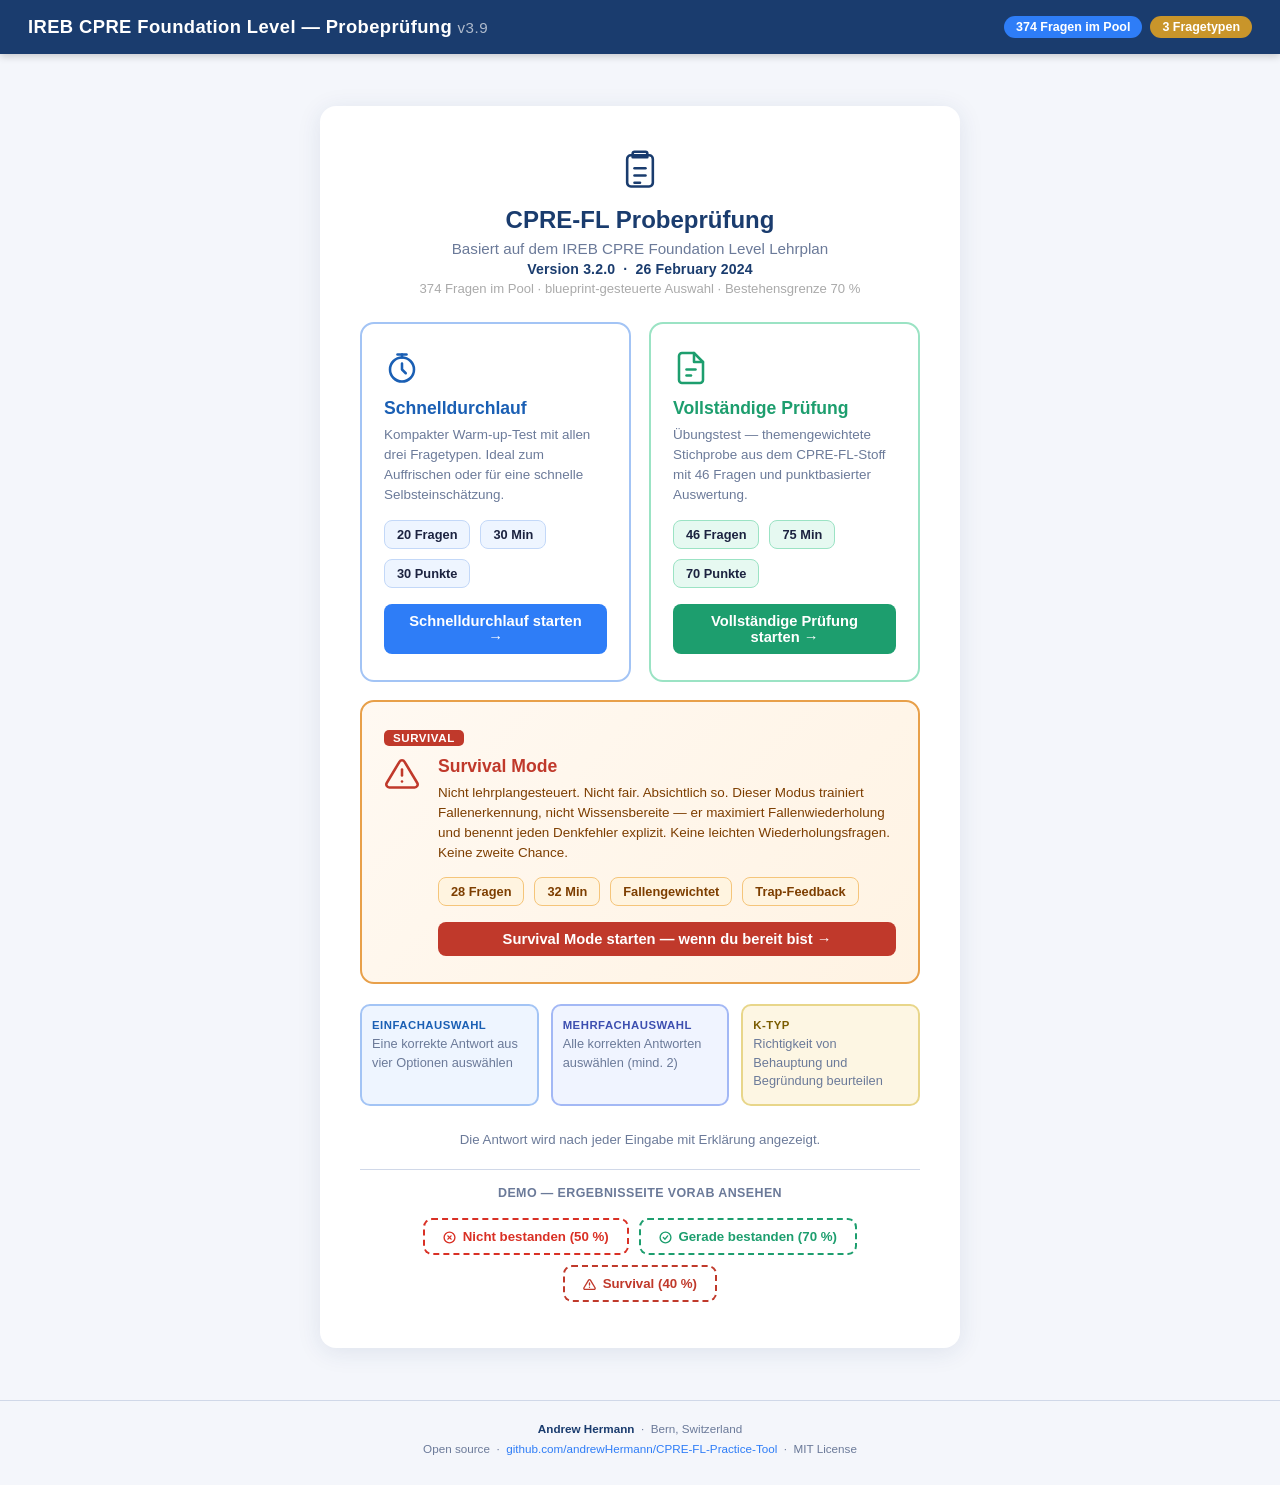
==== index.html @ 40e94842 "Refactor: split monolithic HTML into project structure Replaces the single-file CPRE_FL_Probepruefun" ====
<!DOCTYPE html>
<html lang="de">
<head>
<meta charset="UTF-8"/>
<meta name="viewport" content="width=device-width, initial-scale=1.0"/>
<title>IREB CPRE Foundation Level — Probeprüfung v3.9</title>
<link rel="stylesheet" href="src/style.css"/>
</head>
<body>

<header>
  <h1>IREB CPRE Foundation Level — Probeprüfung <span style="opacity:.65;font-weight:500;font-size:.82em;letter-spacing:.5px">v3.9</span></h1>
  <div class="badge-row">
    <span class="badge badge-blue" id="header-badge">374 Fragen im Pool</span>
    <span class="badge badge-gold">3 Fragetypen</span>
  </div>
</header>

<div id="start-screen" class="screen active">
  <div class="logo">
    <svg width="44" height="44" viewBox="0 0 24 24" fill="none" stroke="var(--primary)" stroke-width="1.4" stroke-linecap="round" stroke-linejoin="round">
      <rect x="5" y="4" width="14" height="17" rx="2"/>
      <path d="M9 2h6a1 1 0 0 1 1 1v2H8V3a1 1 0 0 1 1-1z"/>
      <line x1="9" y1="11" x2="15" y2="11"/><line x1="9" y1="15" x2="15" y2="15"/><line x1="9" y1="19" x2="12" y2="19"/>
    </svg>
  </div>
  <h2>CPRE-FL Probeprüfung</h2>
  <p>Basiert auf dem IREB CPRE Foundation Level Lehrplan</p>
  <p style="font-size:.88rem;color:var(--primary);font-weight:600;margin-top:4px;letter-spacing:.01em;">Version 3.2.0 &nbsp;·&nbsp; 26 February 2024</p>
  <p style="font-size:.82rem;color:#aaa;margin-top:3px;">374 Fragen im Pool · blueprint-gesteuerte Auswahl · Bestehensgrenze 70 %</p>

  <div class="mode-grid">
    <!-- QUICK MODE -->
    <div class="mode-card quick">
      <svg class="mode-icon" viewBox="0 0 24 24" fill="none" stroke="#1a5fb4" stroke-width="1.7" stroke-linecap="round" stroke-linejoin="round">
        <circle cx="12" cy="13" r="8"/><polyline points="12 9 12 13 14.5 15.5"/>
        <line x1="9" y1="3" x2="15" y2="3"/><line x1="12" y1="3" x2="12" y2="5"/>
      </svg>
      <div class="mode-title">Schnelldurchlauf</div>
      <div class="mode-desc">Kompakter Warm-up-Test mit allen drei Fragetypen. Ideal zum Auffrischen oder für eine schnelle Selbsteinschätzung.</div>
      <div class="mode-stat-row">
        <span class="mode-stat">20 Fragen</span>
        <span class="mode-stat">30 Min</span>
        <span class="mode-stat">30 Punkte</span>
      </div>
      <button class="mode-cta" onclick="showModeModal('quick')">Schnelldurchlauf starten →</button>
    </div>
    <!-- FULL MODE -->
    <div class="mode-card full">
      <svg class="mode-icon" viewBox="0 0 24 24" fill="none" stroke="var(--green)" stroke-width="1.7" stroke-linecap="round" stroke-linejoin="round">
        <path d="M14 2H6a2 2 0 0 0-2 2v16a2 2 0 0 0 2 2h12a2 2 0 0 0 2-2V8z"/>
        <polyline points="14 2 14 8 20 8"/>
        <line x1="9" y1="13" x2="15" y2="13"/><line x1="9" y1="17" x2="12" y2="17"/>
      </svg>
      <div class="mode-title">Vollständige Prüfung</div>
      <div class="mode-desc">Übungstest — themengewichtete Stichprobe aus dem CPRE-FL-Stoff mit 46 Fragen und punktbasierter Auswertung.</div>
      <div class="mode-stat-row">
        <span class="mode-stat">46 Fragen</span>
        <span class="mode-stat">75 Min</span>
        <span class="mode-stat">70 Punkte</span>
      </div>
      <button class="mode-cta" onclick="showModeModal('full')">Vollständige Prüfung starten →</button>
    </div>
    <!-- SURVIVAL MODE -->
    <div class="mode-card survival" style="grid-column:1/-1;">
      <div class="survival-badge">Survival</div>
      <div style="display:flex;align-items:flex-start;gap:18px;">
        <svg class="mode-icon" style="flex-shrink:0;margin-bottom:0" viewBox="0 0 24 24" fill="none" stroke="#c0392b" stroke-width="1.7" stroke-linecap="round" stroke-linejoin="round">
          <path d="M10.29 3.86L1.82 18a2 2 0 0 0 1.71 3h16.94a2 2 0 0 0 1.71-3L13.71 3.86a2 2 0 0 0-3.42 0z"/>
          <line x1="12" y1="9" x2="12" y2="13"/><line x1="12" y1="17" x2="12.01" y2="17"/>
        </svg>
        <div style="flex:1">
          <div class="mode-title">Survival Mode</div>
          <div class="mode-desc" style="color:#7d3e00;">Nicht lehrplangesteuert. Nicht fair. Absichtlich so. Dieser Modus trainiert Fallenerkennung, nicht Wissensbereite — er maximiert Fallenwiederholung und benennt jeden Denkfehler explizit. Keine leichten Wiederholungsfragen. Keine zweite Chance.</div>
          <div class="mode-stat-row">
            <span class="mode-stat">28 Fragen</span>
            <span class="mode-stat">32 Min</span>
            <span class="mode-stat">Fallengewichtet</span>
            <span class="mode-stat">Trap-Feedback</span>
          </div>
          <button class="mode-cta" onclick="showModeModal('survival')" style="margin-top:16px;">Survival Mode starten — wenn du bereit bist →</button>
        </div>
      </div>
    </div>
  </div>

  <div class="type-grid" style="margin-top:20px;">
    <div class="type-card single">
      <div class="tlabel">Einfachauswahl</div>
      <div class="tdesc">Eine korrekte Antwort aus vier Optionen auswählen</div>
    </div>
    <div class="type-card multi">
      <div class="tlabel">Mehrfachauswahl</div>
      <div class="tdesc">Alle korrekten Antworten auswählen (mind. 2)</div>
    </div>
    <div class="type-card ktype">
      <div class="tlabel">K-Typ</div>
      <div class="tdesc">Richtigkeit von Behauptung und Begründung beurteilen</div>
    </div>
  </div>
  <p style="font-size:.83rem;color:var(--muted);margin-top:4px;">Die Antwort wird nach jeder Eingabe mit Erklärung angezeigt.</p>
  <div style="border-top:1px solid var(--border);margin-top:22px;padding-top:16px;">
    <p style="font-size:.78rem;color:var(--muted);margin-bottom:4px;font-weight:600;text-transform:uppercase;letter-spacing:.4px;">Demo — Ergebnisseite vorab ansehen</p>
    <div class="demo-row">
      <button class="btn-demo fail" onclick="showDemo('fail')">
        <svg width="13" height="13" viewBox="0 0 24 24" fill="none" stroke="currentColor" stroke-width="2.5" stroke-linecap="round" style="vertical-align:middle;margin-right:3px"><circle cx="12" cy="12" r="10"/><line x1="15" y1="9" x2="9" y2="15"/><line x1="9" y1="9" x2="15" y2="15"/></svg>
        Nicht bestanden (50 %)
      </button>
      <button class="btn-demo pass" onclick="showDemo('pass')">
        <svg width="13" height="13" viewBox="0 0 24 24" fill="none" stroke="currentColor" stroke-width="2.5" stroke-linecap="round" style="vertical-align:middle;margin-right:3px"><circle cx="12" cy="12" r="10"/><polyline points="8 12 11 15 16 9"/></svg>
        Gerade bestanden (70 %)
      </button>
      <button class="btn-demo survival" onclick="showDemo('survival')">
        <svg width="13" height="13" viewBox="0 0 24 24" fill="none" stroke="currentColor" stroke-width="2.5" stroke-linecap="round" style="vertical-align:middle;margin-right:3px"><path d="M10.29 3.86L1.82 18a2 2 0 0 0 1.71 3h16.94a2 2 0 0 0 1.71-3L13.71 3.86a2 2 0 0 0-3.42 0z"/><line x1="12" y1="9" x2="12" y2="13"/><line x1="12" y1="17" x2="12.01" y2="17"/></svg>
        Survival (40 %)
      </button>
    </div>
  </div>
</div>

<div id="exam-screen" class="screen">
  <div class="top-bar">
    <div class="prog-wrap"><div class="prog-fill" id="prog-fill" style="width:0%"></div></div>
    <span class="q-counter" id="q-counter">1 / 30</span>
    <div class="timer-box" id="timer-box">
      <svg width="15" height="15" viewBox="0 0 24 24" fill="none" stroke="currentColor" stroke-width="2.2" stroke-linecap="round" stroke-linejoin="round"><circle cx="12" cy="13" r="8"/><polyline points="12 9 12 13 14 15"/><line x1="9" y1="3" x2="15" y2="3"/></svg>
      <span id="timer">75:00</span>
    </div>
  </div>
  <div class="meta-row">
    <span class="chapter-tag" id="chapter-tag"></span>
    <span class="type-tag"    id="type-tag"></span>
    <span class="meta-pill"   id="lz-tag"></span>
    <span class="meta-pill"   id="k-tag"></span>
    <span class="pts-tag"     id="pts-tag"></span>
  </div>
  <div class="question-card">
    <div id="ktype-block-container"></div>
    <div id="question-diagram" style="display:none;background:#f7f8fb;border:1px solid #dde2ea;border-radius:8px;padding:14px 10px;margin-bottom:18px;text-align:center;overflow-x:auto;"></div>
    <div class="question-text" id="question-text"></div>
    <div id="multi-hint" class="multi-hint" style="display:none;"></div>
    <div class="options" id="options-container"></div>
    <button class="btn-confirm" id="btn-confirm" onclick="confirmMulti()" style="display:none;" disabled>Antwort bestätigen</button>
    <div class="feedback-box" id="feedback-box"></div>
  </div>
  <div class="nav-row">
    <button class="btn-nav btn-next" id="btn-next" onclick="nextQuestion()" disabled>Weiter →</button>
  </div>
</div>

<div id="results-screen" class="screen">
  <div class="result-hero">
    <div class="result-icon" id="result-icon"></div>
    <h2 id="result-heading"></h2>
    <div class="score-big" id="score-pct"></div>
    <div class="score-pts" id="score-pts"></div>
    <div class="score-sub"  id="score-sub"></div>
    <div class="pass-fail-badge" id="pass-fail-badge"></div>
  </div>
  <div class="stats-row">
    <div class="stat-card"><div class="snum correct-num"   id="r-correct"></div><div class="slbl">Richtig</div></div>
    <div class="stat-card"><div class="snum incorrect-num" id="r-incorrect"></div><div class="slbl">Falsch</div></div>
    <div class="stat-card"><div class="snum skipped-num"   id="r-skipped"></div><div class="slbl">Übersprungen</div></div>
  </div>
  <div class="result-actions">
    <button class="btn-retry quick" id="btn-retry-same" onclick="retryExam()">Nochmals</button>
    <button class="btn-menu" onclick="goToMenu()">Modus wechseln</button>
    <button class="btn-print" onclick="printResults()">
      <svg width="15" height="15" viewBox="0 0 24 24" fill="none" stroke="currentColor" stroke-width="2" stroke-linecap="round" stroke-linejoin="round"><polyline points="6 9 6 2 18 2 18 9"/><path d="M6 18H4a2 2 0 0 1-2-2v-5a2 2 0 0 1 2-2h16a2 2 0 0 1 2 2v5a2 2 0 0 1-2 2h-2"/><rect x="6" y="14" width="12" height="8"/></svg>
      Drucken / PDF
    </button>
  </div>

  <p style="text-align:center;font-size:.78rem;color:#aaa;margin:4px 0 18px;letter-spacing:.01em;">Basiert auf dem IREB CPRE Foundation Level Lehrplan &nbsp;·&nbsp; <strong style="color:#888;">Version 3.2.0</strong> &nbsp;·&nbsp; 26 February 2024</p>

  <div class="coverage-card" id="coverage-card">
    <h3>
      <svg width="16" height="16" viewBox="0 0 24 24" fill="none" stroke="currentColor" stroke-width="2" stroke-linecap="round" stroke-linejoin="round"><path d="M3 3v18h18"/><path d="M7 14l3-3 3 2 4-6"/></svg>
      Lehrplan-Abdeckung — Blueprint & Stichprobe
    </h3>
    <div class="coverage-summary" id="coverage-summary"></div>
    <div class="coverage-grid">
      <div class="coverage-subcard">
        <h4>LE-Abdeckung im generierten Test</h4>
        <div class="coverage-list" id="coverage-le-list"></div>
      </div>
      <div class="coverage-subcard">
        <h4>Kognitive Verteilung & LZ-Stichprobe</h4>
        <div class="coverage-list" id="coverage-k-list"></div>
        <div class="coverage-note" id="coverage-lz-note"></div>
      </div>
    </div>
    <div class="coverage-note" id="coverage-note"></div>
  </div>

  <div class="error-bucket-card" id="error-bucket-card">
    <h3>
      <svg width="16" height="16" viewBox="0 0 24 24" fill="none" stroke="currentColor" stroke-width="2" stroke-linecap="round" stroke-linejoin="round"><path d="M10.29 3.86 1.82 18a2 2 0 0 0 1.71 3h16.94a2 2 0 0 0 1.71-3L13.71 3.86a2 2 0 0 0-3.42 0z"/><line x1="12" y1="9" x2="12" y2="13"/><line x1="12" y1="17" x2="12.01" y2="17"/></svg>
      Fehleranalyse — Ursachen der Fehlantworten
    </h3>
    <div class="bucket-grid" id="bucket-grid"></div>
  </div>

  <div class="weak-card" id="weak-card">
    <h3>
      <svg width="16" height="16" viewBox="0 0 24 24" fill="none" stroke="currentColor" stroke-width="2" stroke-linecap="round" stroke-linejoin="round"><path d="M12 20h9"/><path d="M16.5 3.5a2.121 2.121 0 0 1 3 3L7 19l-4 1 1-4Z"/></svg>
      Lernempfehlung — Schwächste Kapitel
    </h3>
    <div class="weak-list" id="weak-list"></div>
  </div>

  <div class="review-title">
    <svg width="15" height="15" viewBox="0 0 24 24" fill="none" stroke="currentColor" stroke-width="2.2" stroke-linecap="round" stroke-linejoin="round" style="vertical-align:middle;margin-right:5px;margin-bottom:2px;"><line x1="8" y1="6" x2="21" y2="6"/><line x1="8" y1="12" x2="21" y2="12"/><line x1="8" y1="18" x2="21" y2="18"/><line x1="3" y1="6" x2="3.01" y2="6"/><line x1="3" y1="12" x2="3.01" y2="12"/><line x1="3" y1="18" x2="3.01" y2="18"/></svg>
    Fragenübersicht
  </div>
  <div id="review-container"></div>

  <div class="glossary-card" id="glossary-card">
    <h3>
      <svg width="16" height="16" viewBox="0 0 24 24" fill="none" stroke="currentColor" stroke-width="2" stroke-linecap="round" stroke-linejoin="round"><path d="M4 19.5A2.5 2.5 0 0 1 6.5 17H20"/><path d="M6.5 2H20v20H6.5A2.5 2.5 0 0 1 4 19.5v-15A2.5 2.5 0 0 1 6.5 2z"/></svg>
      CPRE FL — English Glossary
    </h3>
    <input type="text" class="glossary-search" id="glossary-search" placeholder="Search terms (English, German, or definition)…" oninput="filterGlossary(this.value)">
    <table class="glossary-table" id="glossary-table">
      <thead><tr><th style="width:220px">Term</th><th>Definition</th></tr></thead>
      <tbody id="glossary-body"></tbody>
    </table>
  </div>
</div>

<footer>
  <strong>Andrew Hermann</strong> &nbsp;·&nbsp; Bern, Switzerland
  <br>
  Open source &nbsp;·&nbsp;
  <a href="https://github.com/andrewHermann/CPRE-FL-Practice-Tool" target="_blank" rel="noopener">github.com/andrewHermann/CPRE-FL-Practice-Tool</a>
  &nbsp;·&nbsp; MIT License
</footer>

<!-- Mode Start Modal -->
<div id="mode-modal-wrap" style="display:none;position:fixed;inset:0;background:rgba(0,0,0,.52);z-index:9999;align-items:center;justify-content:center;">
  <div id="mode-modal-box" style="background:#fff;border-radius:13px;padding:30px 28px;max-width:460px;width:90%;box-shadow:0 10px 40px rgba(0,0,0,.22);border-top:4px solid #333;">
    <div style="display:flex;align-items:center;gap:9px;margin-bottom:10px;">
      <span id="modal-icon" style="display:flex;align-items:center;flex-shrink:0;"></span>
      <h2 id="modal-title" style="margin:0;font-size:1.15rem;font-weight:700;"></h2>
    </div>
    <p id="modal-body" style="color:#444;font-size:.91rem;line-height:1.6;margin:0 0 12px;"></p>
    <ul id="modal-bullets" style="color:#555;font-size:.86rem;line-height:1.9;margin:0 0 14px;padding-left:18px;"></ul>
    <p id="modal-note" style="color:#888;font-size:.81rem;margin:0 0 20px;border-top:1px solid #eee;padding-top:12px;"></p>
    <div style="display:flex;gap:10px;justify-content:flex-end;">
      <button onclick="closeModeModal()" style="padding:8px 18px;border:1.5px solid #d0d0d0;background:#fff;border-radius:7px;cursor:pointer;font-size:.89rem;color:#555;">Zurück</button>
      <button id="modal-confirm" onclick="confirmModeModal()" style="padding:8px 20px;color:#fff;border:none;border-radius:7px;cursor:pointer;font-size:.89rem;font-weight:700;"></button>
    </div>
  </div>
</div>

<!-- ── Script load order: data → engine → ui ── -->
<script src="src/data/terms.js"></script>
<script src="src/data/questions-single.js"></script>
<script src="src/data/questions-multi.js"></script>
<script src="src/data/questions-ktype.js"></script>
<script src="src/data/constants.js"></script>
<script src="src/data/glossary.js"></script>
<script src="src/state.js"></script>
<script src="src/utils.js"></script>
<script src="src/engine/enrich.js"></script>
<script src="src/engine/blueprint.js"></script>
<script src="src/engine/survival.js"></script>
<script src="src/engine/logic.js"></script>
<script src="src/ui/render.js"></script>
<script src="src/ui/results.js"></script>
<script src="src/ui/glossary.js"></script>
<script src="src/ui/exam.js"></script>
<script src="src/ui/modal.js"></script>
<script src="src/ui/demo.js"></script>

</body>
</html>
---- src/style.css ----
:root{
    --primary:#1a3c6e;--accent:#2e7df7;--green:#1d9e6e;
    --red:#d93025;--yellow:#f5a623;--bg:#f4f6fb;
    --card:#ffffff;--border:#d0d8e8;--text:#1c2340;--muted:#6b7a99;
    --kbg:#fdf6e3;--kborder:#e8d68a;
    --multibg:#f0f4ff;--multiborder:#a3b8f5;
  }
  *,*::before,*::after{box-sizing:border-box;margin:0;padding:0;}
  body{font-family:'Segoe UI',Arial,sans-serif;background:var(--bg);color:var(--text);min-height:100vh;}

  header{background:var(--primary);color:#fff;padding:16px 28px;display:flex;align-items:center;justify-content:space-between;box-shadow:0 2px 8px rgba(0,0,0,.2);}
  header h1{font-size:1.15rem;font-weight:700;letter-spacing:.4px;}
  .badge-row{display:flex;gap:8px;}
  .badge{padding:4px 12px;border-radius:20px;font-size:.78rem;font-weight:700;}
  .badge-blue{background:var(--accent);}.badge-gold{background:#c9952a;}

  .screen{display:none;}.screen.active{display:block;}

  #start-screen{max-width:640px;margin:52px auto;background:var(--card);border-radius:16px;padding:42px 40px;box-shadow:0 4px 24px rgba(26,60,110,.1);text-align:center;}
  #start-screen .logo{margin-bottom:14px;display:flex;justify-content:center;}
  #start-screen h2{font-size:1.5rem;color:var(--primary);margin-bottom:6px;}
  #start-screen p{color:var(--muted);font-size:.95rem;margin-bottom:4px;}
  .info-grid{display:grid;grid-template-columns:repeat(3,1fr);gap:14px;margin:22px 0;}
  .info-card{background:var(--bg);border-radius:10px;padding:16px 8px;border:1px solid var(--border);}
  .info-card .num{font-size:1.7rem;font-weight:800;color:var(--accent);}
  .info-card .lbl{font-size:.78rem;color:var(--muted);margin-top:3px;}
  .type-grid{display:grid;grid-template-columns:repeat(3,1fr);gap:12px;margin:18px 0 26px;}
  .type-card{border-radius:10px;padding:13px 10px;border:2px solid;text-align:left;}
  .type-card.single{background:#eef5ff;border-color:#a3c4f5;}
  .type-card.multi{background:#f0f4ff;border-color:#a3b8f5;}
  .type-card.ktype{background:#fdf6e3;border-color:#e8d68a;}
  .type-card .tlabel{font-size:.71rem;font-weight:800;letter-spacing:.5px;text-transform:uppercase;margin-bottom:4px;}
  .type-card.single .tlabel{color:#1a5fb4;}.type-card.multi .tlabel{color:#3d4fb0;}.type-card.ktype .tlabel{color:#7a5c00;}
  .type-card .tdesc{font-size:.8rem;color:var(--muted);line-height:1.45;}
  /* mode selection cards */
  .mode-grid{display:grid;grid-template-columns:1fr 1fr;gap:18px;margin:26px 0 6px;}
  .mode-card{border-radius:14px;border:2px solid var(--border);padding:26px 22px;text-align:left;cursor:pointer;transition:border-color .18s,box-shadow .18s,transform .12s;background:var(--card);position:relative;overflow:hidden;}
  .mode-card:hover{transform:translateY(-2px);box-shadow:0 6px 24px rgba(26,60,110,.13);}
  .mode-card.quick{border-color:#a3c4f5;}.mode-card.quick:hover{border-color:var(--accent);}
  .mode-card.full{border-color:#9be3c4;}.mode-card.full:hover{border-color:var(--green);}
  .mode-card .mode-icon{width:36px;height:36px;margin-bottom:12px;display:block;}
  .mode-card .mode-title{font-size:1.1rem;font-weight:800;color:var(--primary);margin-bottom:6px;}
  .mode-card.quick .mode-title{color:#1a5fb4;}.mode-card.full .mode-title{color:var(--green);}
  .mode-card .mode-desc{font-size:.84rem;color:var(--muted);line-height:1.5;margin-bottom:14px;}
  .mode-stat-row{display:flex;gap:10px;flex-wrap:wrap;}
  .mode-stat{background:var(--bg);border:1px solid var(--border);border-radius:8px;padding:6px 12px;font-size:.8rem;font-weight:700;color:var(--text);}
  .mode-card.quick .mode-stat{border-color:#c3d8f8;background:#eef5ff;}
  .mode-card.full  .mode-stat{border-color:#9be3c4;background:#e6f9f1;}
  .mode-card .mode-cta{display:inline-block;margin-top:16px;padding:9px 22px;border-radius:8px;font-size:.92rem;font-weight:700;color:#fff;border:none;cursor:pointer;width:100%;text-align:center;}
  .mode-card.quick .mode-cta{background:var(--accent);}.mode-card.quick .mode-cta:hover{background:#1a6ae0;}
  .mode-card.full  .mode-cta{background:var(--green);} .mode-card.full  .mode-cta:hover{background:#177a56;}
  /* ── Survival Mode ── */
  .mode-card.survival{border-color:#e8a04a;background:linear-gradient(135deg,#fff9f2 0%,#fff3e3 100%);}
  .mode-card.survival:hover{border-color:#c0392b;box-shadow:0 6px 24px rgba(192,57,43,.15);}
  .mode-card.survival .mode-title{color:#c0392b;}
  .mode-card.survival .mode-stat{border-color:#f5c57a;background:#fff4e0;color:#7d3e00;}
  .mode-card.survival .mode-cta{background:#c0392b;}.mode-card.survival .mode-cta:hover{background:#a93226;}
  .survival-badge{display:inline-block;padding:2px 9px;border-radius:5px;background:#c0392b;color:#fff;font-size:.72rem;font-weight:800;letter-spacing:.05em;text-transform:uppercase;margin-bottom:10px;}
  .trap-label{display:block;margin-bottom:8px;padding:6px 12px;border-radius:6px;background:#fff3cd;border-left:3px solid #c0392b;color:#7d2d00;font-size:.82rem;font-weight:700;letter-spacing:.02em;}
  .btn-retry.survival{background:#c0392b;color:#fff;border-color:#c0392b;}.btn-retry.survival:hover{background:#a93226;}

  #exam-screen{max-width:800px;margin:0 auto;padding:28px 16px 60px;}
  .top-bar{display:flex;align-items:center;justify-content:space-between;margin-bottom:18px;gap:14px;}
  .prog-wrap{flex:1;background:var(--border);border-radius:99px;height:8px;overflow:hidden;}
  .prog-fill{height:100%;background:var(--accent);border-radius:99px;transition:width .4s ease;}
  .q-counter{font-size:.87rem;color:var(--muted);white-space:nowrap;}
  .timer-box{display:flex;align-items:center;gap:6px;background:var(--card);border:1px solid var(--border);border-radius:10px;padding:6px 14px;font-weight:700;font-size:.97rem;color:var(--primary);min-width:88px;justify-content:center;}
  .timer-box svg{flex-shrink:0;}
  .timer-box.warning{color:var(--red);border-color:var(--red);}
  /* points badge next to type tag */
  .pts-tag{display:inline-block;background:#f0f0f5;color:var(--muted);border-radius:6px;padding:3px 9px;font-size:.74rem;font-weight:700;letter-spacing:.2px;border:1px solid var(--border);}

  .meta-row{display:flex;align-items:center;gap:8px;margin-bottom:13px;flex-wrap:wrap;}
  .chapter-tag{display:inline-block;background:#e8eef8;color:var(--primary);border-radius:6px;padding:3px 11px;font-size:.76rem;font-weight:700;letter-spacing:.3px;}
  .type-tag{display:inline-block;border-radius:6px;padding:3px 11px;font-size:.76rem;font-weight:700;letter-spacing:.3px;}
  .type-tag.single{background:#eef5ff;color:#1a5fb4;}.type-tag.multi{background:#f0f4ff;color:#3d4fb0;}.type-tag.ktype{background:#fdf6e3;color:#7a5c00;}

  .question-card{background:var(--card);border-radius:14px;padding:30px 34px;box-shadow:0 2px 12px rgba(26,60,110,.08);border:1px solid var(--border);}
  .multi-hint{background:var(--multibg);border:1px solid var(--multiborder);border-radius:8px;padding:9px 14px;font-size:.86rem;color:#3d4fb0;font-weight:600;margin-bottom:18px;}
  .ktype-block{background:var(--kbg);border:1px solid var(--kborder);border-radius:10px;padding:17px 20px;margin-bottom:20px;}
  .ktype-block .k-label{font-size:.71rem;font-weight:800;letter-spacing:.5px;text-transform:uppercase;color:#7a5c00;margin-bottom:5px;}
  .ktype-block .k-text{font-size:1rem;font-weight:600;line-height:1.55;color:var(--text);}
  .ktype-block .k-weil{text-align:center;font-weight:800;font-style:italic;color:#7a5c00;margin:10px 0;font-size:.95rem;letter-spacing:1px;}
  .question-text{font-size:1.05rem;font-weight:600;line-height:1.6;margin-bottom:22px;color:var(--text);}

  .options{display:flex;flex-direction:column;gap:11px;}
  .option-btn{display:flex;align-items:flex-start;gap:13px;background:var(--bg);border:2px solid var(--border);border-radius:10px;padding:13px 16px;cursor:pointer;text-align:left;transition:border-color .15s,background .15s;font-size:.96rem;line-height:1.5;color:var(--text);width:100%;}
  .option-btn:hover:not(:disabled){border-color:var(--accent);background:#ebf2ff;}
  .option-btn .letter{min-width:28px;height:28px;border-radius:50%;background:var(--border);color:var(--primary);font-weight:800;font-size:.82rem;display:flex;align-items:center;justify-content:center;flex-shrink:0;margin-top:1px;transition:background .15s,color .15s;}
  .option-btn.selected{border-color:var(--accent);background:#ddeeff;}.option-btn.selected .letter{background:var(--accent);color:#fff;}
  .option-btn.correct{border-color:var(--green);background:#e6f9f1;}.option-btn.correct .letter{background:var(--green);color:#fff;}
  .option-btn.incorrect{border-color:var(--red);background:#fdecea;}.option-btn.incorrect .letter{background:var(--red);color:#fff;}
  .option-btn.reveal-correct{border-color:var(--green);background:#e6f9f1;}.option-btn.reveal-correct .letter{background:var(--green);color:#fff;}
  .option-btn:disabled{cursor:default;}

  .btn-confirm{margin-top:14px;background:var(--primary);color:#fff;border:none;padding:10px 26px;border-radius:9px;font-size:.95rem;font-weight:700;cursor:pointer;transition:background .2s;}
  .btn-confirm:hover:not(:disabled){background:#12295a;}
  .btn-confirm:disabled{background:var(--border);color:var(--muted);cursor:default;}

  .feedback-box{margin-top:16px;padding:12px 16px;border-radius:9px;font-size:.91rem;line-height:1.55;display:none;}
  .feedback-box.show{display:block;}
  .feedback-box.correct-fb{background:#e6f9f1;color:#136b4a;border:1px solid #9be3c4;}
  .feedback-box.incorrect-fb{background:#fdecea;color:#9b2316;border:1px solid #f5c0bb;}

  .nav-row{display:flex;justify-content:flex-end;margin-top:22px;gap:12px;}
  .btn-nav{padding:10px 26px;border-radius:9px;border:none;cursor:pointer;font-size:.97rem;font-weight:700;transition:background .2s;}
  .btn-next{background:var(--accent);color:#fff;}.btn-next:hover{background:#1a6ae0;}
  .btn-next:disabled{background:var(--border);color:var(--muted);cursor:default;}
  .btn-finish{background:var(--green);color:#fff;}.btn-finish:hover{background:#177a56;}

  #results-screen{max-width:720px;margin:36px auto;padding:0 16px 60px;}
  .result-hero{background:var(--card);border-radius:16px;padding:38px 34px;text-align:center;box-shadow:0 4px 20px rgba(26,60,110,.1);border:1px solid var(--border);margin-bottom:22px;}
  .result-icon{display:flex;justify-content:center;margin-bottom:14px;}
  .result-hero h2{font-size:1.5rem;color:var(--primary);margin-bottom:6px;}
  .score-big{font-size:2.8rem;font-weight:800;color:var(--accent);margin:10px 0 2px;}
  .score-pts{font-size:1rem;color:var(--muted);font-weight:600;margin-bottom:2px;}
  .score-sub{color:var(--muted);font-size:.88rem;}
  .pass-fail-badge{display:inline-block;margin-top:14px;padding:7px 24px;border-radius:99px;font-weight:800;font-size:.97rem;letter-spacing:.4px;}
  .pass-badge{background:#e6f9f1;color:var(--green);border:2px solid var(--green);}
  .fail-badge{background:#fdecea;color:var(--red);border:2px solid var(--red);}
  .stats-row{display:grid;grid-template-columns:repeat(3,1fr);gap:14px;margin-bottom:22px;}
  .stat-card{background:var(--card);border-radius:12px;padding:18px 12px;text-align:center;border:1px solid var(--border);}
  .stat-card .snum{font-size:1.8rem;font-weight:800;}.stat-card .slbl{font-size:.78rem;color:var(--muted);margin-top:4px;}
  .correct-num{color:var(--green);}.incorrect-num{color:var(--red);}.skipped-num{color:var(--yellow);}
  .review-title{font-size:1.08rem;font-weight:700;color:var(--primary);margin-bottom:14px;}
  .review-item{background:var(--card);border-radius:10px;border:1px solid var(--border);padding:16px 20px;margin-bottom:12px;}
  .review-item .q-num{font-size:.76rem;color:var(--muted);margin-bottom:5px;font-weight:700;}
  .review-item .q-text{font-weight:600;margin-bottom:10px;line-height:1.5;font-size:.95rem;}
  .ktype-mini{background:var(--kbg);border:1px solid var(--kborder);border-radius:7px;padding:10px 14px;margin-bottom:10px;font-size:.87rem;line-height:1.5;}
  .ktype-mini .km-label{font-size:.68rem;font-weight:800;letter-spacing:.5px;text-transform:uppercase;color:#7a5c00;margin-bottom:3px;}
  .ktype-mini .km-weil{font-weight:800;font-style:italic;color:#7a5c00;font-size:.82rem;margin:6px 0;}
  .answer-row{display:flex;align-items:flex-start;gap:8px;font-size:.87rem;margin-bottom:5px;flex-wrap:wrap;}
  .pill{padding:2px 9px;border-radius:6px;font-weight:700;font-size:.75rem;white-space:nowrap;}
  .correct-pill{background:#e6f9f1;color:var(--green);}
  .incorrect-pill{background:#fdecea;color:var(--red);}
  .your-pill{background:#e8eef8;color:var(--primary);}
  .skip-pill{background:#fff8e1;color:#b07d00;}
  .result-actions{display:flex;justify-content:center;gap:14px;margin-bottom:28px;flex-wrap:wrap;}
  .btn-retry{color:#fff;border:none;padding:12px 28px;border-radius:10px;font-size:.97rem;font-weight:700;cursor:pointer;transition:background .2s;}
  .btn-retry.quick{background:var(--accent);}.btn-retry.quick:hover{background:#1a6ae0;}
  .btn-retry.full{background:var(--green);}.btn-retry.full:hover{background:#177a56;}
  .btn-menu{background:var(--bg);color:var(--primary);border:2px solid var(--border);padding:12px 28px;border-radius:10px;font-size:.97rem;font-weight:700;cursor:pointer;transition:background .2s;}
  .btn-menu:hover{background:var(--border);}
  /* ── Chapter weakness analysis ─────────────────────────── */
  .weak-card{background:var(--card);border-radius:12px;border:1px solid var(--border);padding:20px 22px;margin-bottom:22px;}
  .weak-card h3{font-size:.93rem;font-weight:700;color:var(--primary);margin-bottom:14px;display:flex;align-items:center;gap:8px;}
  .weak-list{display:flex;flex-direction:column;gap:8px;}
  .weak-row{display:flex;align-items:center;gap:10px;}
  .weak-chapter{flex:1;font-size:.85rem;color:var(--text);}
  .weak-bar-wrap{width:160px;height:8px;background:#eee;border-radius:4px;overflow:hidden;flex-shrink:0;}
  .weak-bar{height:100%;border-radius:4px;background:var(--red);transition:width .4s;}
  .weak-count{font-size:.8rem;font-weight:700;color:var(--red);min-width:38px;text-align:right;flex-shrink:0;}
  .weak-none{font-size:.88rem;color:var(--green);font-weight:600;}
  /* ── Error classification buckets ─────────────────────── */
  .error-bucket-card{background:var(--card);border-radius:12px;border:1px solid var(--border);padding:20px 22px;margin-bottom:22px;}
  .error-bucket-card h3{font-size:.93rem;font-weight:700;color:var(--primary);margin-bottom:14px;display:flex;align-items:center;gap:8px;}
  .bucket-grid{display:grid;grid-template-columns:repeat(auto-fit,minmax(130px,1fr));gap:10px;}
  .bucket-item{border-radius:10px;padding:13px 10px;text-align:center;border:2px solid;transition:transform .15s;}
  .bucket-item:hover{transform:translateY(-2px);}
  .bucket-item.zero{opacity:.38;}
  .bucket-name{font-size:.7rem;font-weight:800;text-transform:uppercase;letter-spacing:.4px;margin-bottom:6px;line-height:1.3;}
  .bucket-count{font-size:1.7rem;font-weight:800;line-height:1;}
  .bucket-item.terminology{background:#eef5ff;border-color:#a3c4f5;color:#1a5fb4;}
  .bucket-item.method{background:#f0f4ff;border-color:#a3b8f5;color:#3d4fb0;}
  .bucket-item.scenario{background:#fff8e1;border-color:#ffe082;color:#7a5c00;}
  .bucket-item.trap{background:#fdecea;border-color:#f5c0bb;color:#9b2316;}
  .bucket-item.timepressure{background:#f3e8ff;border-color:#ce93d8;color:#6a1b9a;}
  /* ── Ursache pills (same palette, pill format) ───────────── */
  .ursache-pill{display:inline-block;border-radius:6px;padding:2px 9px;font-size:.72rem;font-weight:700;border:1px solid;letter-spacing:.2px;white-space:nowrap;}
  .ursache-pill.terminology{background:#eef5ff;border-color:#a3c4f5;color:#1a5fb4;}
  .ursache-pill.method{background:#f0f4ff;border-color:#a3b8f5;color:#3d4fb0;}
  .ursache-pill.scenario{background:#fff8e1;border-color:#ffe082;color:#7a5c00;}
  .ursache-pill.trap{background:#fdecea;border-color:#f5c0bb;color:#9b2316;}
  .ursache-pill.timepressure{background:#f3e8ff;border-color:#ce93d8;color:#6a1b9a;}

  /* ── Coverage report ───────────────────────────────────── */
  .coverage-card{background:var(--card);border-radius:12px;border:1px solid var(--border);padding:20px 22px;margin-bottom:22px;}
  .coverage-card h3{font-size:.93rem;font-weight:700;color:var(--primary);margin-bottom:14px;display:flex;align-items:center;gap:8px;}
  .coverage-summary{display:grid;grid-template-columns:repeat(auto-fit,minmax(150px,1fr));gap:10px;margin-bottom:14px;}
  .coverage-stat{background:var(--bg);border:1px solid var(--border);border-radius:10px;padding:12px 10px;text-align:center;}
  .coverage-stat .num{font-size:1.5rem;font-weight:800;color:var(--primary);}
  .coverage-stat .lbl{font-size:.76rem;color:var(--muted);margin-top:3px;}
  .coverage-grid{display:grid;grid-template-columns:1fr 1fr;gap:14px;}
  .coverage-subcard{border:1px solid var(--border);border-radius:10px;padding:14px;background:var(--bg);}
  .coverage-subcard h4{font-size:.84rem;color:var(--primary);margin-bottom:10px;}
  .coverage-list{display:flex;flex-direction:column;gap:8px;}
  .coverage-row{display:grid;grid-template-columns:minmax(140px,1fr) 88px 70px;gap:8px;align-items:center;font-size:.8rem;}
  .coverage-row .mini-bar-wrap{height:8px;background:#e6eaf3;border-radius:999px;overflow:hidden;}
  .coverage-row .mini-bar{height:100%;background:var(--accent);border-radius:999px;}
  .coverage-row.good .mini-bar{background:var(--green);}
  .coverage-row.warn .mini-bar{background:var(--yellow);}
  .coverage-row.bad .mini-bar{background:var(--red);}
  .coverage-note{margin-top:12px;font-size:.8rem;line-height:1.5;color:var(--muted);}
  .coverage-pill-row{display:flex;flex-wrap:wrap;gap:6px;}
  .coverage-pill{display:inline-block;padding:3px 9px;border-radius:999px;font-size:.72rem;font-weight:700;border:1px solid var(--border);background:#fff;color:var(--primary);}
  .coverage-pill.missing{background:#fdecea;border-color:#f5c0bb;color:#9b2316;}
  .coverage-pill.present{background:#e6f9f1;border-color:#9be3c4;color:#136b4a;}
  .meta-pill{display:inline-block;border-radius:6px;padding:3px 11px;font-size:.76rem;font-weight:700;letter-spacing:.3px;background:#f5f7fb;color:var(--primary);border:1px solid var(--border);}
  /* ── Glossary ──────────────────────────────────────────── */
  .glossary-card{background:var(--card);border-radius:12px;border:1px solid var(--border);padding:20px 22px;margin-top:22px;}
  .glossary-card h3{font-size:.93rem;font-weight:700;color:var(--primary);margin-bottom:14px;display:flex;align-items:center;gap:8px;}
  .glossary-search{width:100%;padding:8px 12px;border-radius:8px;border:1px solid var(--border);font-size:.88rem;margin-bottom:14px;outline:none;font-family:inherit;}
  .glossary-search:focus{border-color:var(--accent);box-shadow:0 0 0 2px rgba(46,125,247,.12);}
  .glossary-table{width:100%;border-collapse:collapse;font-size:.84rem;}
  .glossary-table th{background:var(--bg);color:var(--primary);font-weight:700;padding:8px 12px;text-align:left;border-bottom:2px solid var(--border);}
  .glossary-table td{padding:8px 12px;border-bottom:1px solid var(--border);vertical-align:top;line-height:1.5;}
  .glossary-table tr:last-child td{border-bottom:none;}
  .g-term{font-weight:700;color:var(--primary);}
  .g-de{display:block;color:var(--muted);font-size:.76rem;margin-top:1px;}
  /* ── Inline English term tags ────────────────────────────── */
  .en-tag{font-size:.72rem;font-weight:600;color:#2e7df7;background:#e8f0fe;border-radius:4px;padding:1px 5px;margin-left:3px;white-space:nowrap;font-style:normal;vertical-align:baseline;}
  /* ── Bucket question links ───────────────────────────────── */
  .bucket-qlinks{font-size:.73rem;margin-top:7px;line-height:1.9;flex-wrap:wrap;display:flex;gap:4px;justify-content:center;}
  .bucket-qlinks a{color:inherit;background:rgba(255,255,255,.55);border:1px solid currentColor;border-radius:4px;padding:1px 6px;text-decoration:none;font-weight:700;opacity:.85;}
  .bucket-qlinks a:hover{opacity:1;background:rgba(255,255,255,.85);}
  /* ── Demo buttons ────────────────────────────────────────── */
  .demo-row{display:flex;gap:10px;justify-content:center;margin:18px 0 4px;flex-wrap:wrap;}
  .btn-demo{padding:9px 18px;border-radius:9px;border:2px dashed;cursor:pointer;font-size:.83rem;font-weight:700;background:transparent;transition:background .18s;}
  .btn-demo.fail{border-color:var(--red);color:var(--red);}.btn-demo.fail:hover{background:#fdecea;}
  .btn-demo.pass{border-color:var(--green);color:var(--green);}.btn-demo.pass:hover{background:#e6f9f1;}
  .btn-demo.survival{border-color:#c0392b;color:#c0392b;}.btn-demo.survival:hover{background:#fdf0ef;}
  /* ── Print button ────────────────────────────────────────── */
  .btn-print{background:#fff;color:var(--primary);border:2px solid var(--border);padding:12px 22px;border-radius:10px;font-size:.95rem;font-weight:700;cursor:pointer;display:inline-flex;align-items:center;gap:7px;transition:background .2s;}
  .btn-print:hover{background:var(--bg);}
  /* ── Footer credit ──────────────────────────────────────── */
  /* ── Print styles ────────────────────────────────────────── */
  @media print{
    header,.result-actions,.demo-row,#start-screen,#exam-screen,.glossary-search,
    .btn-print,.btn-retry,.btn-menu,footer,.mode-grid,.type-grid{display:none!important;}
    body{background:#fff!important;}
    .screen{display:block!important;}
    #start-screen,#exam-screen{display:none!important;}
    #results-screen{max-width:100%;padding:0;margin:0;}
    .question-card,.review-item,.weak-card,.error-bucket-card,.stat-card,.result-hero{
      box-shadow:none!important;border:1px solid #ccc!important;break-inside:avoid;
    }
    .bucket-item{border:1px solid #ccc!important;}
    .glossary-card{display:none!important;}
    .no-print-answer{display:none!important;}
    a{color:inherit!important;text-decoration:none!important;}
  }
  footer{text-align:center;padding:18px 16px 26px;font-size:.73rem;color:var(--muted);border-top:1px solid var(--border);line-height:1.7;margin-top:auto;}
  footer strong{color:var(--primary);}
  footer a{color:var(--accent);text-decoration:none;}
  footer a:hover{text-decoration:underline;}
  body{display:flex;flex-direction:column;min-height:100vh;}
  body > .screen{flex:1;}
  @media(max-width:540px){
    .question-card{padding:20px 16px;}#start-screen{padding:28px 18px;}
    .info-grid,.stats-row,.type-grid{grid-template-columns:1fr 1fr;}
    .weak-bar-wrap{width:90px;}
  }
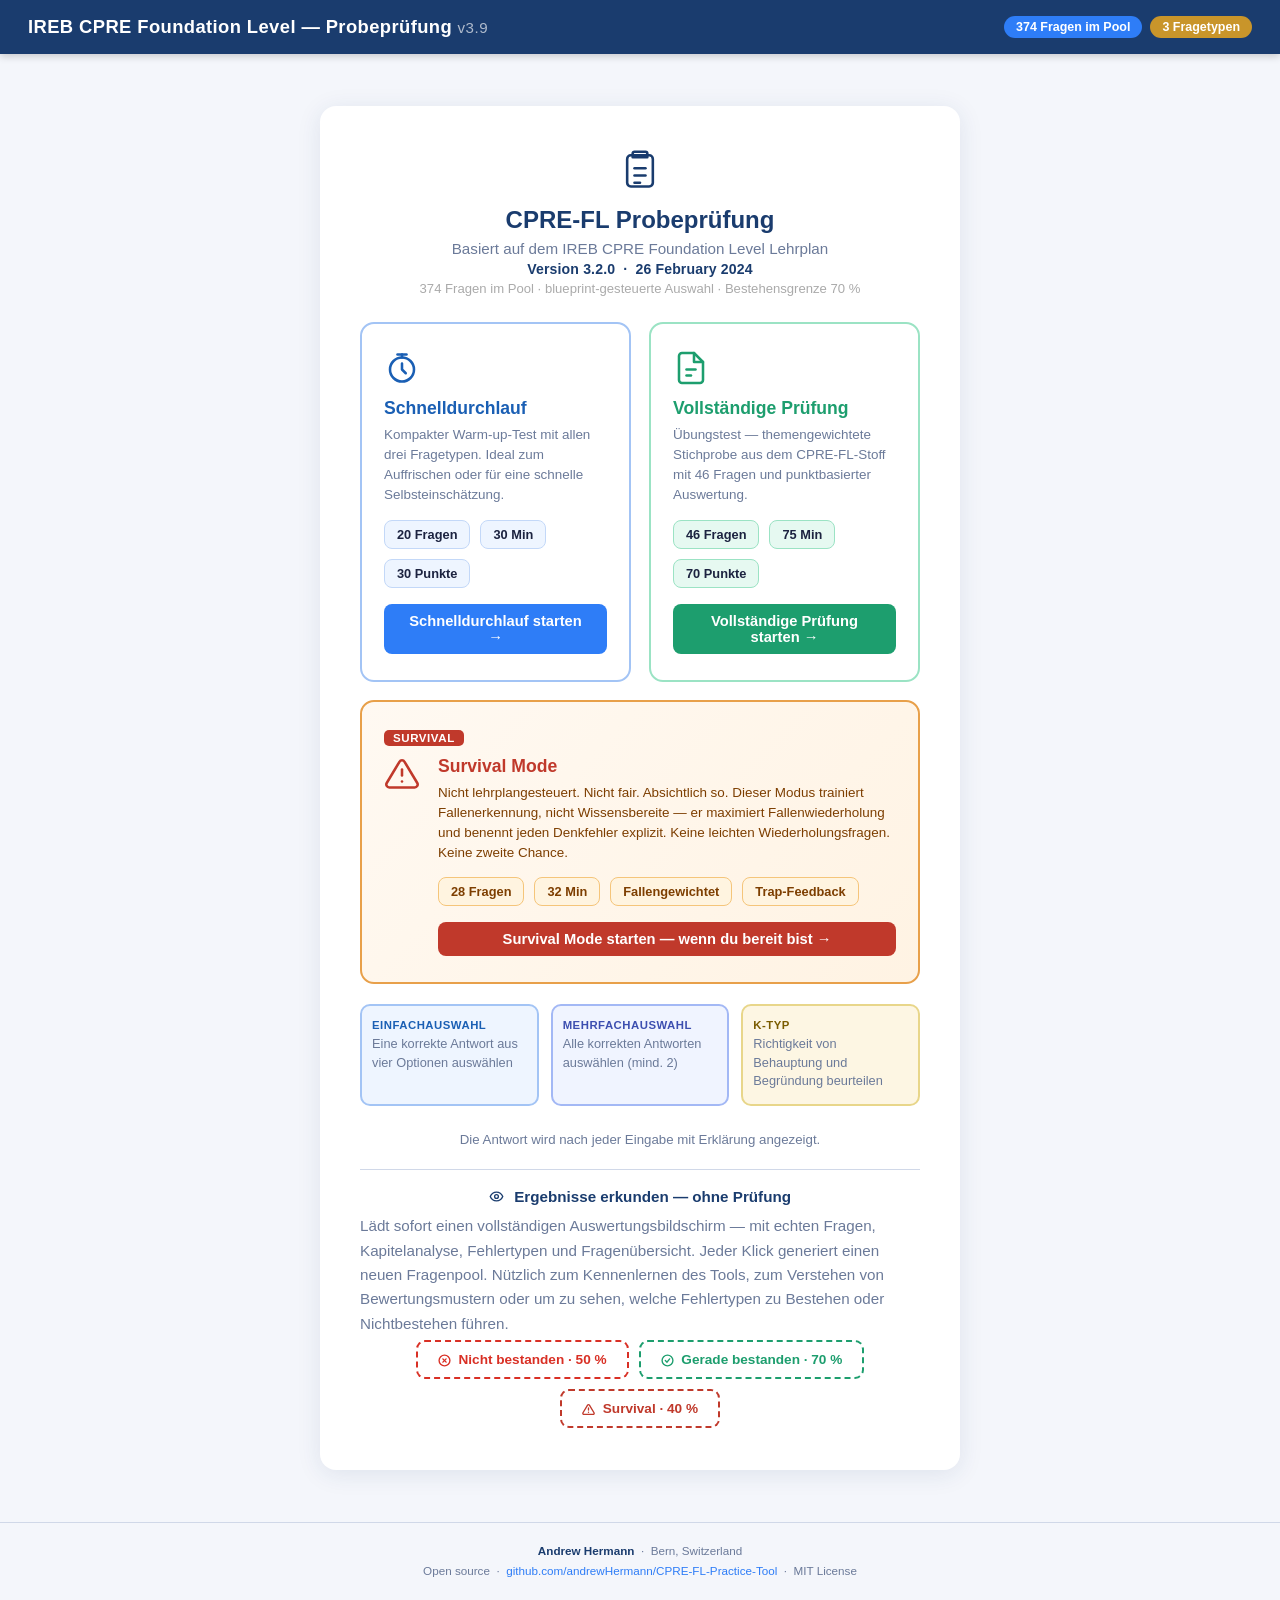
==== commit 10f3a3b7: "Improve demo section visibility and rename menu button - Reframe demo section as "Ergebnisse erkunde" ====
--- a/index.html
+++ b/index.html
@@ -99,20 +99,24 @@
     </div>
   </div>
   <p style="font-size:.83rem;color:var(--muted);margin-top:4px;">Die Antwort wird nach jeder Eingabe mit Erklärung angezeigt.</p>
-  <div style="border-top:1px solid var(--border);margin-top:22px;padding-top:16px;">
-    <p style="font-size:.78rem;color:var(--muted);margin-bottom:4px;font-weight:600;text-transform:uppercase;letter-spacing:.4px;">Demo — Ergebnisseite vorab ansehen</p>
+  <div class="explore-section">
+    <div class="explore-header">
+      <svg width="15" height="15" viewBox="0 0 24 24" fill="none" stroke="currentColor" stroke-width="2.2" stroke-linecap="round" stroke-linejoin="round" style="vertical-align:middle;margin-right:6px;margin-bottom:2px;"><path d="M2 12s3-7 10-7 10 7 10 7-3 7-10 7-10-7-10-7z"/><circle cx="12" cy="12" r="3"/></svg>
+      Ergebnisse erkunden — ohne Prüfung
+    </div>
+    <p class="explore-desc">Lädt sofort einen vollständigen Auswertungsbildschirm — mit echten Fragen, Kapitelanalyse, Fehlertypen und Fragenübersicht. Jeder Klick generiert einen neuen Fragenpool. Nützlich zum Kennenlernen des Tools, zum Verstehen von Bewertungsmustern oder um zu sehen, welche Fehlertypen zu Bestehen oder Nichtbestehen führen.</p>
     <div class="demo-row">
       <button class="btn-demo fail" onclick="showDemo('fail')">
-        <svg width="13" height="13" viewBox="0 0 24 24" fill="none" stroke="currentColor" stroke-width="2.5" stroke-linecap="round" style="vertical-align:middle;margin-right:3px"><circle cx="12" cy="12" r="10"/><line x1="15" y1="9" x2="9" y2="15"/><line x1="9" y1="9" x2="15" y2="15"/></svg>
-        Nicht bestanden (50 %)
+        <svg width="13" height="13" viewBox="0 0 24 24" fill="none" stroke="currentColor" stroke-width="2.5" stroke-linecap="round" style="vertical-align:middle;margin-right:4px"><circle cx="12" cy="12" r="10"/><line x1="15" y1="9" x2="9" y2="15"/><line x1="9" y1="9" x2="15" y2="15"/></svg>
+        Nicht bestanden · 50 %
       </button>
       <button class="btn-demo pass" onclick="showDemo('pass')">
-        <svg width="13" height="13" viewBox="0 0 24 24" fill="none" stroke="currentColor" stroke-width="2.5" stroke-linecap="round" style="vertical-align:middle;margin-right:3px"><circle cx="12" cy="12" r="10"/><polyline points="8 12 11 15 16 9"/></svg>
-        Gerade bestanden (70 %)
+        <svg width="13" height="13" viewBox="0 0 24 24" fill="none" stroke="currentColor" stroke-width="2.5" stroke-linecap="round" style="vertical-align:middle;margin-right:4px"><circle cx="12" cy="12" r="10"/><polyline points="8 12 11 15 16 9"/></svg>
+        Gerade bestanden · 70 %
       </button>
       <button class="btn-demo survival" onclick="showDemo('survival')">
-        <svg width="13" height="13" viewBox="0 0 24 24" fill="none" stroke="currentColor" stroke-width="2.5" stroke-linecap="round" style="vertical-align:middle;margin-right:3px"><path d="M10.29 3.86L1.82 18a2 2 0 0 0 1.71 3h16.94a2 2 0 0 0 1.71-3L13.71 3.86a2 2 0 0 0-3.42 0z"/><line x1="12" y1="9" x2="12" y2="13"/><line x1="12" y1="17" x2="12.01" y2="17"/></svg>
-        Survival (40 %)
+        <svg width="13" height="13" viewBox="0 0 24 24" fill="none" stroke="currentColor" stroke-width="2.5" stroke-linecap="round" style="vertical-align:middle;margin-right:4px"><path d="M10.29 3.86L1.82 18a2 2 0 0 0 1.71 3h16.94a2 2 0 0 0 1.71-3L13.71 3.86a2 2 0 0 0-3.42 0z"/><line x1="12" y1="9" x2="12" y2="13"/><line x1="12" y1="17" x2="12.01" y2="17"/></svg>
+        Survival · 40 %
       </button>
     </div>
   </div>
@@ -164,7 +168,7 @@
   </div>
   <div class="result-actions">
     <button class="btn-retry quick" id="btn-retry-same" onclick="retryExam()">Nochmals</button>
-    <button class="btn-menu" onclick="goToMenu()">Modus wechseln</button>
+    <button class="btn-menu" onclick="goToMenu()">Home</button>
     <button class="btn-print" onclick="printResults()">
       <svg width="15" height="15" viewBox="0 0 24 24" fill="none" stroke="currentColor" stroke-width="2" stroke-linecap="round" stroke-linejoin="round"><polyline points="6 9 6 2 18 2 18 9"/><path d="M6 18H4a2 2 0 0 1-2-2v-5a2 2 0 0 1 2-2h16a2 2 0 0 1 2 2v5a2 2 0 0 1-2 2h-2"/><rect x="6" y="14" width="12" height="8"/></svg>
       Drucken / PDF
--- a/src/style.css
+++ b/src/style.css
@@ -213,9 +213,12 @@
   .bucket-qlinks{font-size:.73rem;margin-top:7px;line-height:1.9;flex-wrap:wrap;display:flex;gap:4px;justify-content:center;}
   .bucket-qlinks a{color:inherit;background:rgba(255,255,255,.55);border:1px solid currentColor;border-radius:4px;padding:1px 6px;text-decoration:none;font-weight:700;opacity:.85;}
   .bucket-qlinks a:hover{opacity:1;background:rgba(255,255,255,.85);}
-  /* ── Demo buttons ────────────────────────────────────────── */
-  .demo-row{display:flex;gap:10px;justify-content:center;margin:18px 0 4px;flex-wrap:wrap;}
-  .btn-demo{padding:9px 18px;border-radius:9px;border:2px dashed;cursor:pointer;font-size:.83rem;font-weight:700;background:transparent;transition:background .18s;}
+  /* ── Explore / Demo section ──────────────────────────────── */
+  .explore-section{border-top:1px solid var(--border);margin-top:22px;padding-top:18px;}
+  .explore-header{font-size:.95rem;font-weight:700;color:var(--primary);margin-bottom:8px;}
+  .explore-desc{font-size:.83rem;color:var(--muted);line-height:1.6;margin-bottom:14px;text-align:left;}
+  .demo-row{display:flex;gap:10px;justify-content:center;flex-wrap:wrap;}
+  .btn-demo{padding:10px 20px;border-radius:9px;border:2px dashed;cursor:pointer;font-size:.85rem;font-weight:700;background:transparent;transition:background .18s;}
   .btn-demo.fail{border-color:var(--red);color:var(--red);}.btn-demo.fail:hover{background:#fdecea;}
   .btn-demo.pass{border-color:var(--green);color:var(--green);}.btn-demo.pass:hover{background:#e6f9f1;}
   .btn-demo.survival{border-color:#c0392b;color:#c0392b;}.btn-demo.survival:hover{background:#fdf0ef;}
